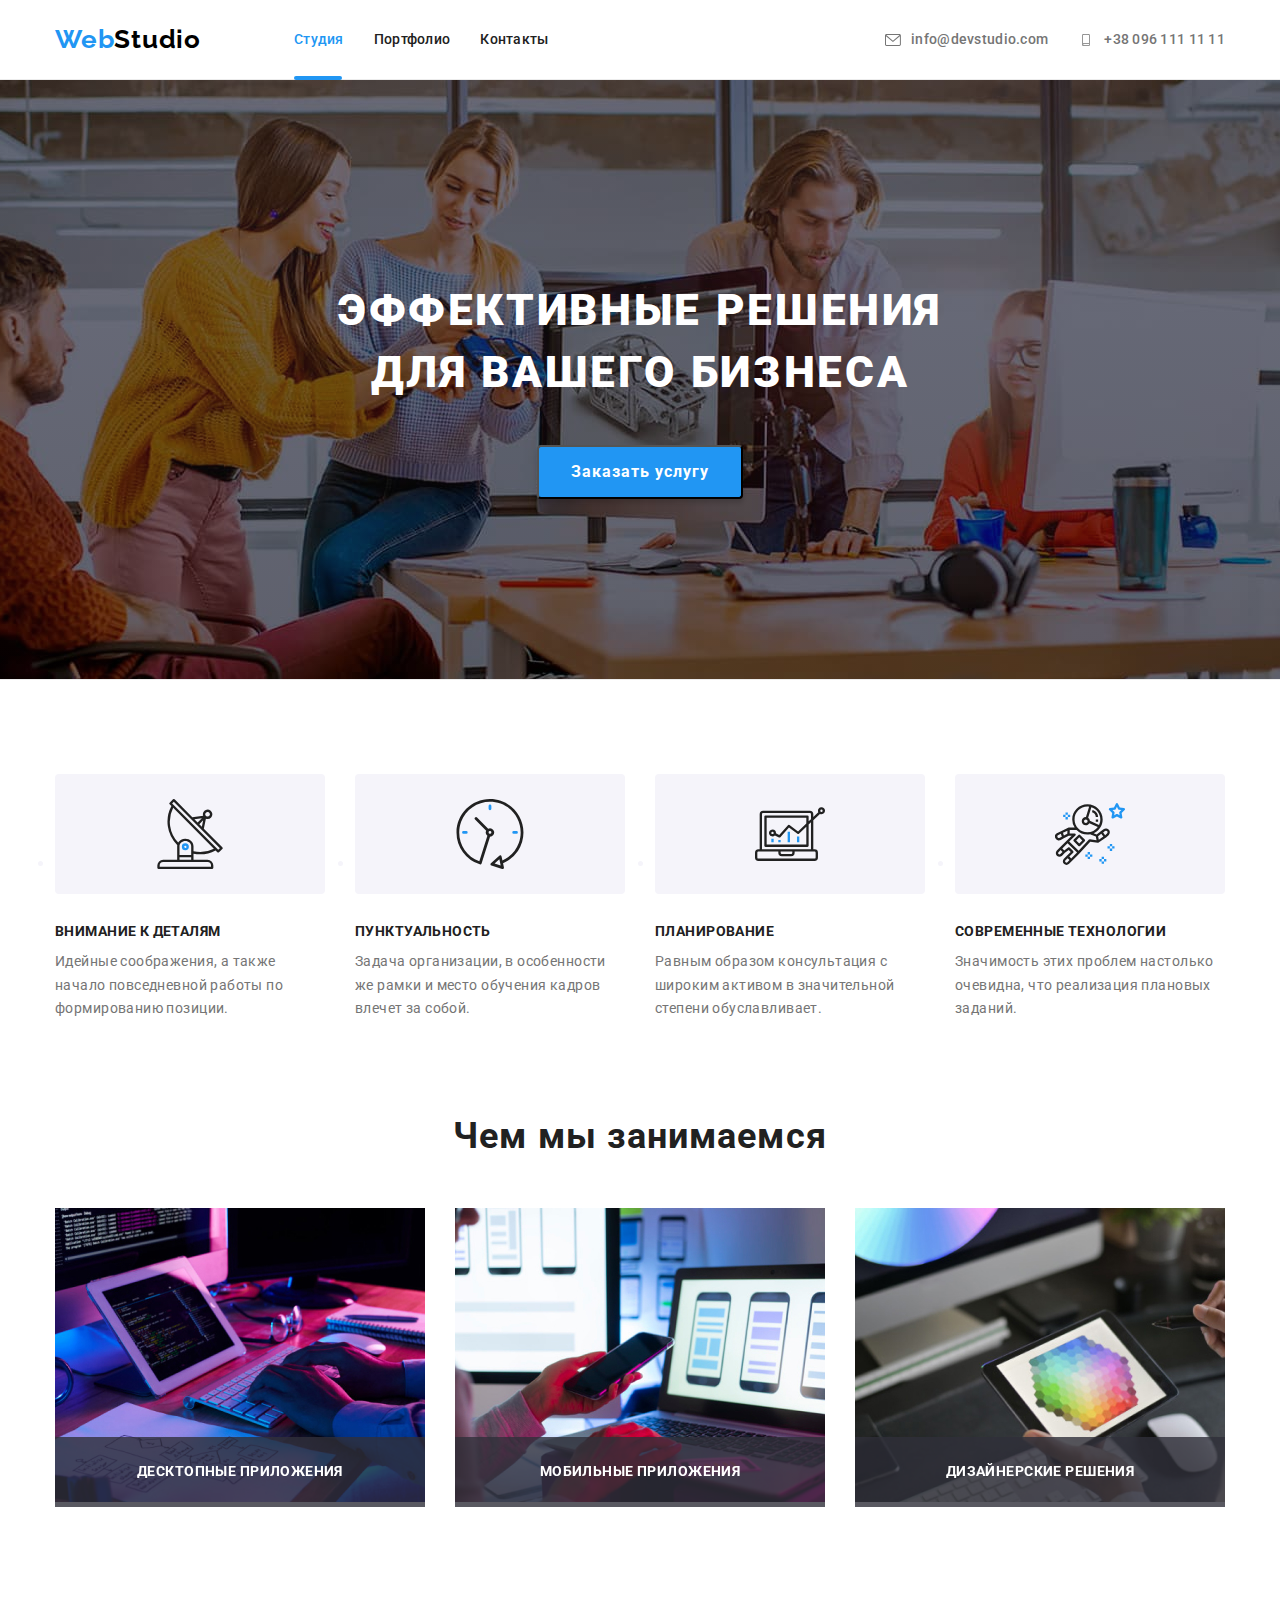
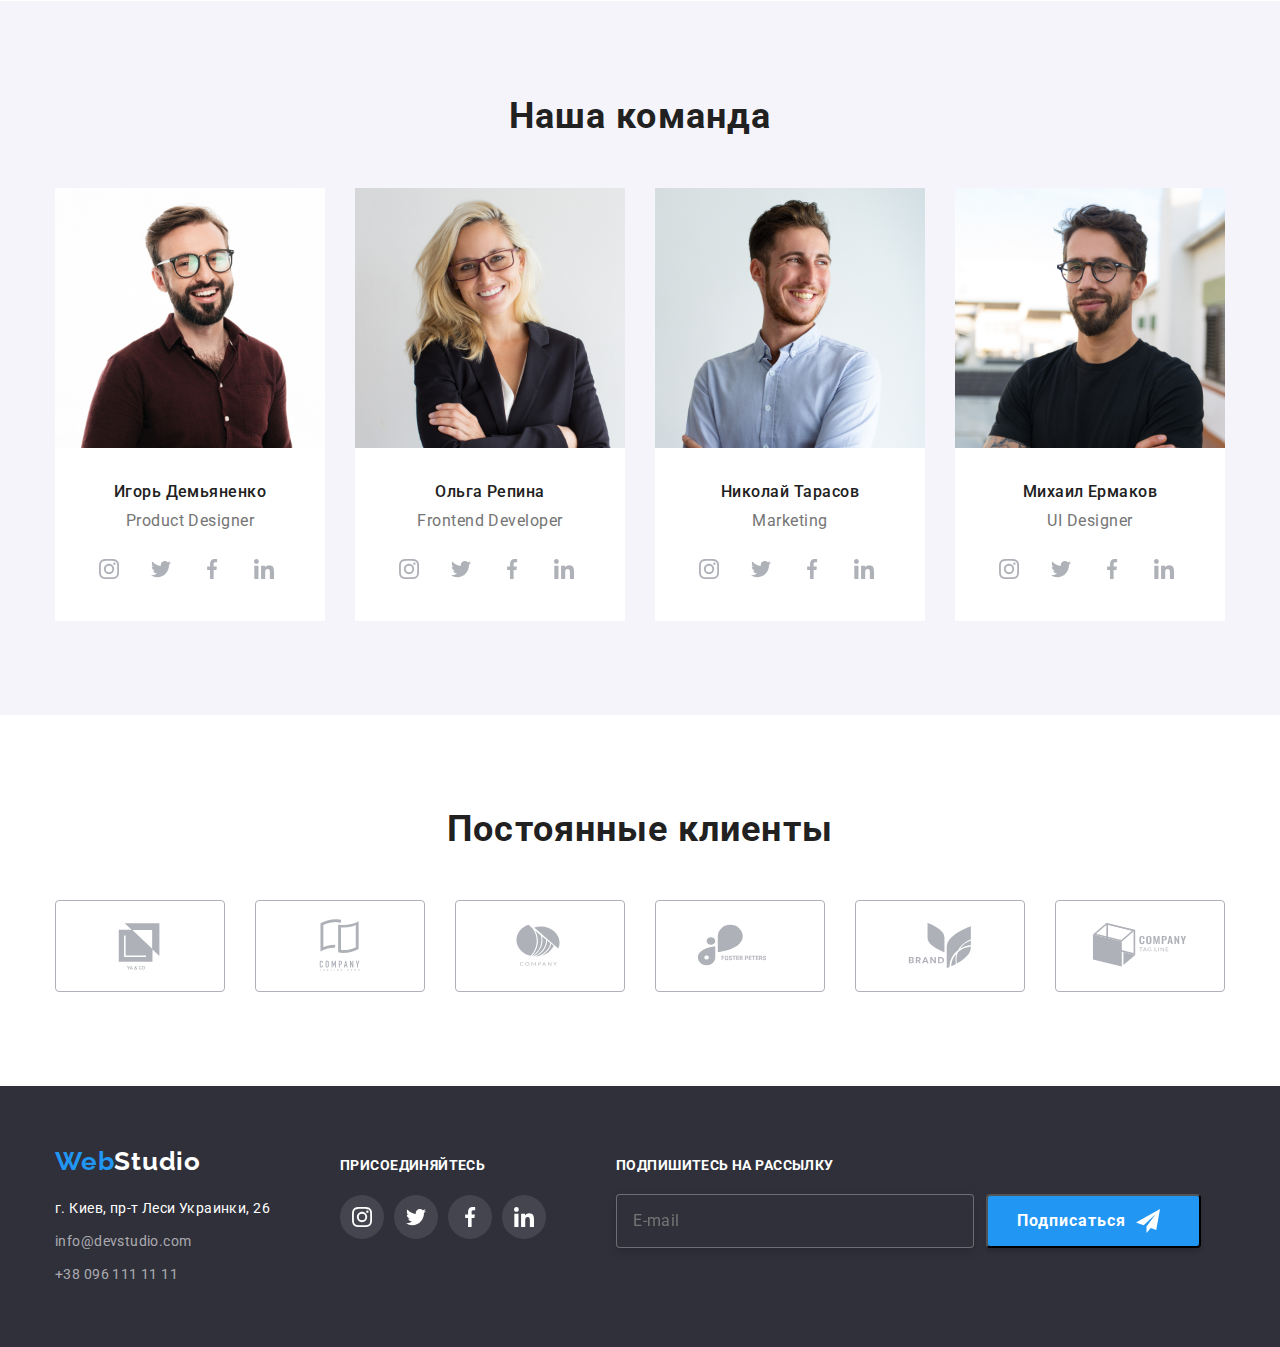
==== index.html @ faad710d "Правки" ====
<!DOCTYPE html>
<html lang="en">

<head>
    <meta charset="UTF-8">
    <meta http-equiv="X-UA-Compatible" content="IE=edge">
    <meta name="viewport" content="width=device-width, initial-scale=1.0">
    <title>Document</title>
    <link
        href="https://fonts.googleapis.com/css2?family=Raleway:wght@700&family=Roboto:wght@400;500;700;900&display=swap"
        rel="stylesheet" />
    <link rel="stylesheet"
        href="https://cdnjs.cloudflare.com/ajax/libs/modern-normalize/1.1.0/modern-normalize.min.css" />
    <link rel="stylesheet" href="./css/common.css" />
    <link rel="stylesheet" href="./css/main.css" />
</head>

<body>

    <!--шапка-->
    <header class="one">
        <div class="container two">
            <nav class="pov">
                <a class="logo" href="./index.html">Web<span class="logo-large">Studio</span></a>
                <ul class="list">
                    <li class="item"><a href="" class="link current">Студия</a></li>
                    <li class="item"><a href="./portfolio.html" class="link">Портфолио</a></li>
                    <li class="item"><a href="" class="link">Контакты</a></li>
                </ul>
            </nav>
            <ul class="telephon list">
                <li class="item"><a href="mailto:info@devstudio.com" class="link-tel">
                        <svg width="16px" height="12px" class="contact-icon">
                            <use href="./images/icons.svg.svg#icon-envelope-hover"></use>
                        </svg>
                        info@devstudio.com</a></li>
                <li class="item"><a href="tel+380961111111" class="link-tel">
                        <svg width="16px" height="12px" class="contact-icon">
                            <use href="./images/icons.svg.svg#icon-smartphone"></use>
                        </svg>
                        +38 096 111 11 11</a></li>

            </ul>
        </div>

    </header>



    <!--Задачи компании-->

    <main>
        <section class="page one">
            <div class="container">
                <h1 class="title">Эффективные решения<br> для вашего бизнеса</h1>
                <button type="button" class="button" data-modal-open> Заказать услугу</button>
                <div class="backdrop is-hidden" data-modal>
                    <div class="modal">
                        <div class="closed">
                            <button class="cross" data-modal-close><svg width="11px" height="11px">
                                    <use href="./images/symbol-defs.svg#icon-Vector"></use>
                                </svg>
                            </button>

                        </div>
                        <form class="form-primery">
                            <h3 class="title-form">Оставьте свои данные, мы вам перезвоним</h3>
                            <div class="form-field">

                                <label for="name">Имя</label>
                                <input class="input_text" type="text" name="name" id="name">
                                <svg class="icons_modal" width="18px" height="18px">
                                    <use href="./images/icon.svg.svg#icon-Vector-2"></use>
                                </svg>
                            </div>

                            <div class="form-field">
                                <label for="tel">Телефон</label>

                                <input class="input_text" type="tel" name="tel" id="tel">
                                <svg class="icons_modal" width=" 18px" height="18px">
                                    <use href="./images/icon.svg.svg#icon-Vector-3"></use>
                                </svg>
                            </div>

                            <div class="form-field">
                                <label for="email">Почта</label>
                                <input class="input_text" type="email" name="email" id="email">
                                <svg class="icons_modal" width=" 18px" height="18px">
                                    <use href="./images/icon.svg.svg#icon-Vector-4"></use>
                                </svg>

                            </div>
                            <div class="form-field">
                                <label for="comment">Комментарий</label>
                                <textarea class="comment" name="comment" id="comment" rows="8"
                                    placeholder="Введите текст"></textarea>
                            </div>

                            <div class="topic-option">
                                <label class="label">
                                    <input class="checkbox_box" type="checkbox" name="topic" value="agreement">
                                    <span class="icon_five">Соглашаюсь с рассылкой и принимаю условия</span><a href=""
                                        class="icon_six">Условия договора</a>

                                </label>
                                <button type="submit" class="btn-one">Отправить</button>
                            </div>


                    </div>
                    </form>

                </div>

            </div>

            </div>



        </section>

        <section class="section">
            <div class="container">

                <ul class="all">
                    <li class="item">
                        <div class="icon-wrapper">
                            <svg width=70px height=70px>
                                <use href="./images/icons.svg.svg#icon-antenna-1"></use>
                            </svg>
                        </div>

                        <h3 class="slogan">Внимание к деталям </h3>
                        <p class="desc">Идейные соображения, а также начало повседневной работы по формированию позиции.
                        </p>
                    </li>
                    <li class="item">
                        <div class="icon-wrapper">
                            <svg width=70px height=70px>
                                <use href="./images/icons.svg.svg#icon-clock-1"></use>
                            </svg>
                        </div>

                        <h3 class="slogan">Пунктуальность </h3>
                        <p class="desc">Задача организации, в особенности же рамки и место обучения кадров влечет за
                            собой.
                        </p>
                    </li>
                    <li class="item">
                        <div class="icon-wrapper">
                            <svg width=70px height=70px>
                                <use href="./images/icons.svg.svg#icon-diagram-1"></use>
                            </svg>
                        </div>

                        <h3 class="slogan">Планирование</h3>
                        <p class="desc">Равным образом консультация с широким активом в значительной степени
                            обуславливает.</p>
                    </li>
                    <li class="item">
                        <div class="icon-wrapper">
                            <svg width=70px height=70px>
                                <use href="./images/icons.svg.svg#icon-astronaut-1"></use>
                            </svg>
                        </div>
                        <h3 class="slogan">Современные технологии</h3>
                        <p class="desc">Значимость этих проблем настолько очевидна, что реализация плановых заданий.</p>
                    </li>
                </ul>
            </div>
        </section>

        <!--Реклама компании-->

        <section class="section-compani">
            <div class="container header-container">
                <h2 class="slogan-title"> Чем мы занимаемся</h2>
                <ul class="pictures">
                    <li class="item">
                        <img src="./images/Клавиатура.jpg" alt="Клавиатура" width="370">
                        <p class="inscription">Десктопные приложения</p>
                    </li>
                    <li class="item">
                        <img src="./images/Монитор.jpg" alt="Монитор" width="370">
                        <p class="inscription">Мобильные приложения</p>
                    </li>
                    <li class="item">
                        <img src="./images/Айпед.jpg" alt="Айпед" width="370">
                        <p class="inscription">Дизайнерские решения</p>
                    </li>
                </ul>
            </div>
        </section>

        <!--Лица компании-->

        <section class="comand">
            <div class="container header-container">
                <h2 class="slogan-title">Наша команда</h2>
                <ul class="feature-list">
                    <li class="item">
                        <img src="./images/Игорь.jpg" alt="Дизайнер продуктов Игорь" width="270">
                        <div class="our-team">
                            <h3 class="headline">Игорь Демьяненко</h3>
                            <p class="information">Product Designer</p>
                            <ul class="social-links">
                                <li>
                                    <a class="social-link">
                                        <svg width="20px" height="20px" class="social-icon">
                                            <use href="./images/icons.svg.svg#icon-Instagram"></use>
                                        </svg>
                                    </a>
                                </li>
                                <li>
                                    <a class="social-link">
                                        <svg width="20px" height="20px" class="social-icon">
                                            <use href="./images/icons.svg.svg#icon-Twitter"></use>
                                        </svg>
                                    </a>
                                </li>
                                <li>
                                    <a class="social-link">
                                        <svg width="20px" height="20px" class="social-icon">
                                            <use href="./images/icons.svg.svg#icon-Facebook"></use>
                                        </svg>
                                    </a>
                                </li>
                                <li>
                                    <a class="social-link">
                                        <svg width="20px" height="20px" class="social-icon">
                                            <use href="./images/icons.svg.svg#icon-LinkedIn"></use>
                                        </svg>
                                    </a>
                                </li>
                            </ul>
                        </div>
                    </li>
                    <li class="item">
                        <img src="./images/Ольга.jpg" alt="Фронтенд-разработчик Ольга" width="270">
                        <div class="our-team">
                            <h3 class="headline">Ольга Репина</h3>
                            <p class="information">Frontend Developer</p>
                            <ul class="social-links">
                                <li>
                                    <a class="social-link">
                                        <svg width="20px" height="20px" class="social-icon">
                                            <use href="./images/icons.svg.svg#icon-Instagram"></use>
                                        </svg>
                                    </a>
                                </li>
                                <li>
                                    <a class="social-link">
                                        <svg width="20px" height="20px" class="social-icon">
                                            <use href="./images/icons.svg.svg#icon-Twitter"></use>
                                        </svg>
                                    </a>
                                </li>
                                <li>
                                    <a class="social-link">
                                        <svg width="20px" height="20px" class="social-icon">
                                            <use href="./images/icons.svg.svg#icon-Facebook"></use>
                                        </svg>
                                    </a>
                                </li>
                                <li>
                                    <a class="social-link">
                                        <svg width="20px" height="20px" class="social-icon">
                                            <use href="./images/icons.svg.svg#icon-LinkedIn"></use>
                                        </svg>
                                    </a>
                                </li>
                            </ul>
                        </div>
                    </li>
                    <li class="item">
                        <img src="./images/Николай.jpg" alt="Маркетинг Николай" width="270">
                        <div class="our-team">
                            <h3 class="headline">Николай Тарасов</h3>
                            <p class="information">Marketing</p>
                            <ul class="social-links">
                                <li>
                                    <a class="social-link">
                                        <svg width="20px" height="20px" class="social-icon">
                                            <use href="./images/icons.svg.svg#icon-Instagram"></use>
                                        </svg>
                                    </a>
                                </li>
                                <li>
                                    <a class="social-link">
                                        <svg width="20px" height="20px" class="social-icon">
                                            <use href="./images/icons.svg.svg#icon-Twitter"></use>
                                        </svg>
                                    </a>
                                </li>
                                <li>
                                    <a class="social-link">
                                        <svg width="20px" height="20px" class="social-icon">
                                            <use href="./images/icons.svg.svg#icon-Facebook"></use>
                                        </svg>
                                    </a>
                                </li>
                                <li>
                                    <a class="social-link">
                                        <svg width="20px" height="20px" class="social-icon">
                                            <use href="./images/icons.svg.svg#icon-LinkedIn"></use>
                                        </svg>
                                    </a>
                                </li>
                            </ul>
                        </div>
                    </li>
                    <li class="item">
                        <img src="./images/Михаил.jpg" alt="UI Дизайнер Михаил" width="270">
                        <div class="our-team">
                            <h3 class="headline">Михаил Ермаков</h3>
                            <p class="information">UI Designer</p>
                            <ul class="social-links">
                                <li>
                                    <a class="social-link">
                                        <svg width="20px" height="20px" class="social-icon">
                                            <use href="./images/icons.svg.svg#icon-Instagram"></use>
                                        </svg>
                                    </a>
                                </li>
                                <li>
                                    <a class="social-link">
                                        <svg width="20px" height="20px" class="social-icon">
                                            <use href="./images/icons.svg.svg#icon-Twitter"></use>
                                        </svg>
                                    </a>
                                </li>
                                <li>
                                    <a class="social-link">
                                        <svg width="20px" height="20px" class="social-icon">
                                            <use href="./images/icons.svg.svg#icon-Facebook"></use>
                                        </svg>
                                    </a>
                                </li>
                                <li>
                                    <a class="social-link">
                                        <svg width="20px" height="20px" class="social-icon">
                                            <use href="./images/icons.svg.svg#icon-LinkedIn"></use>
                                        </svg>
                                    </a>
                                </li>
                            </ul>
                        </div>
                    </li>
                </ul>
            </div>

        </section>

        <!-- Постоянные клиенты -->

        <section class="partners">
            <div class="container">
                <h2 class="clients">Постоянные клиенты</h2>
                <ul class="icon-partner">

                    <li class="item-partner">
                        <a class="our-partner">
                            <svg width="106px" height="60px" class="frame-color">
                                <use href="./images/icons.svg.svg#icon-Logo"></use>
                            </svg>
                        </a>
                    </li>
                    <li class="item-partner">
                        <a class="our-partner">
                            <svg width="106px" height="60px" class="frame-color">
                                <use href="./images/icons.svg.svg#icon-o-1"></use>
                            </svg>
                        </a>
                    </li>
                    <li class="item-partner">
                        <a class="our-partner">
                            <svg width="106px" height="60px" class="frame-color">
                                <use href="./images/icons.svg.svg#icon-Logo-2"></use>
                            </svg>
                        </a>
                    </li>
                    <li class="item-partner">
                        <a class="our-partner">
                            <svg width=170px heigt=92px class="frame-color">
                                <use href="./images/icons.svg.svg#icon-Logo-3"></use>
                            </svg>
                        </a>
                    </li>
                    <li class="item-partner">
                        <a class="our-partner">
                            <svg width="106px" height="60px" class="frame-color">
                                <use href="./images/icons.svg.svg#icon-Logo-4"></use>
                            </svg>
                        </a>
                    </li>
                    <li class="item-partner">
                        <a class="our-partner">
                            <svg width="106px" height="60px" class="frame-color">
                                <use href="./images/icons.svg.svg#icon-o5"></use>
                            </svg>
                        </a>
                    </li>
                </ul>
            </div>
        </section>
    </main>

    <!--Подвал-->



    <footer class="footer">

        <div class="container">

            <div class="footer_container">
                <a class="logo" href="./index.html">Web<span class="logo-pic">Studio</span></a>
                <address class="aside">
                    г. Киев, пр-т Леси Украинки, 26
                    <ul class="mail">
                        <li class="item-telephon"><a href="mailto:info@devstudio.com"
                                class="e-mail">info@devstudio.com</a>
                        </li>
                        <li class="item"><a href="tel+380961111111" class="e-mail">+38 096 111 11 11</a></li>
                    </ul>
                </address>
            </div>

            <div class="footer_container">

                <b class="join">присоединяйтесь</b>
                <ul class="link-icon">
                    <li class="link-footer">
                        <a class="badge">
                            <svg width=20px heigt=20px>
                                <use href="./images/icons.svg.svg#icon-Instagram"></use>
                            </svg>
                        </a>
                    </li>
                    <li class="link-footer">
                        <a class="badge">
                            <svg width=20px heigt=20px>
                                <use href="./images/icons.svg.svg#icon-Twitter">
                                </use>
                            </svg>
                        </a>
                    </li>
                    <li class="link-footer">
                        <a class="badge">
                            <svg width=20px heigt=20px>
                                <use href="./images/icons.svg.svg#icon-Facebook">
                                </use>
                            </svg>
                        </a>
                    </li>
                    <li class="link-footer">
                        <a class="badge">
                            <svg width=20px heigt=20px>
                                <use href="./images/icons.svg.svg#icon-LinkedIn"></use>
                            </svg>
                        </a>
                    </li>
                </ul>
            </div>

            <div class="form">
                <p class="text-form">Подпишитесь на рассылку</p>
                <form class="form-speaker">
                    <input type="email" name="email" id="email" class="E-mail" placeholder="E-mail">
                    <button type="submit" class="btn-two">Подписаться
                        <svg width="24px" height="24px" class="footer-icon">
                            <use href="./images/icon.svg.svg#icon-icon-send"></use>
                        </svg>
                    </button>
                </form>
            </div>
        </div>







    </footer>


    <script src="./JS/modal.js"></script>
</body>

<!-- <form class="form-primery">
    <h3 class="title-form">Оставьте свои данные, мы вам перезвоним</h3>
    <div class="form-field">
        <label for="name">Имя</label>
        <input type="text" name="name" id="name">
    </div>

    <div class="form-field">
        <label for="tel">Телефон</label>
        <input type="tel" name="tel" id="tel">
    </div>

    <div class="form-field">
        <label for="email">Почта</label>
        <input type="email" name="email" id="email">
    </div>

    <div class="form-primery"></div>
        <label for="comment">Комментарий</label>
        <textarea class="comment" name="comment" id="comment" rows="10" placeholder="Введите текст"></textarea>
    </div>

    <button type="submit" class="btn-one">Отправить</button>

</form> -->
---- css/common.css ----
:root {
  --primery-tex-color: #757575;
  --title-tex-color: #212121;
  --accent-color: #2196f3;
  --header-color: #2f303a;
  --footer-color: #2f303a;
  --primery-bg-color: #ffffff;
}

body {
  background: var(--primery-bg-color);
  color: var(--primery-tex-color);

font-family: Roboto, sans-serif;
letter-spacing: 0.03em;
}

.list {
  list-style: none;
}

.logo {
  color: var(--accent-color);

font-family: Raleway;
font-weight: bold;
font-size: 26px;
line-height: 1,19;

letter-spacing: 0.03em;
}
---- css/main.css ----
:root {
  --primery-tex-color: #757575;
  --title-tex-color: #212121;
  --accent-color: #2196f3;
  --header-color: #2f303a;
  --footer-color: #2f303a;
  --primery-bg-color: #ffffff;
  --primery-page-color: #2F303A;
  --primery-footer-color: #2F303A;
  --primery-main-color: #F5F4FA;
  --primery-logo: #000000;
  --primery-icon-color: #AFB1B8;
  --primery-social-color: rgba(255, 255, 255, 0.1);
}

body {
  background: var(--primery-img-color);
  font-family: Roboto, sans-serif;
}

.list {
  display: flex;
}
/* Logo */

.logo {
    color: var(--accent-color);

  font-family: Raleway;
font-style: normal;
font-weight: bold;
font-size: 26px;
line-height: 1.2;
letter-spacing: 0.03em;
}



.logo-large {
  color: var(--primery-logo);
}

.logo-pic {
  color: var(--primery-bg-color);
}

.logo {
  display: flex;
  align-items: center;
  margin-right: 93px;
}

.pov {
  display: flex;
  align-items: center;
}



.two {
  display: flex;
  align-items: center;
}

.telephon .list .item + .item {
margin-left: 30px;
}

.telephon.list {
  margin-left: auto;
}

.telephon.list {
  display: flex; 
}

.logo {
  text-decoration: none;
}

.pictures .item:not(:last-child) {
  margin-right: 30px;
}

.list .item:not(:last-child) {
  margin-right: 30px;
  
}


.list {
  list-style: none;
  
}


.feature-list  { 
  list-style: none;
}

.list li a {
  text-decoration: none;
}
/* button */
 
.button {
  

display: inline-block;
border-radius: 4px;
padding: 10px 32px;

  color: var(--primery-bg-color);
  background-color: var(--accent-color);

font-style: normal;
font-weight: 700;
font-size: 16px;
line-height: 1.9;
letter-spacing: 0.06em;

box-shadow: 0px 4px 4px rgb(0 0 0 / 15%);
transition: color; 
transition-duration: 2500ms;
transition-timing-function: cubic-bezier(0.4, 0, 0.2, 1);
}


/* Site-nav */

.link.current {
position: relative;

  display: block;
  padding-top: 32px;
  padding-bottom: 32px;
  margin: 0;
  padding-left: 0;

    color: var(--accent-color);

font-style: normal;
font-weight: 500;
font-size: 14px;
line-height: 1.1;
letter-spacing: 0.02em;
}


.link.current::after {
content: "";

width: 48px;
height: 4px;
left: 453px;
top: 76px;
border-radius: 2px;

position: absolute;
left: 0;
bottom: 0;

background-color:var(--accent-color);
opacity: 1;
transition: opacity;
transition-timing-function: cubic-bezier(0.4, 0, 0.2, 1);
}



.link {


  display: block;
  padding-top: 32px;
  padding-bottom: 32px;

  color: var(--title-tex-color);
  
font-style: normal;
font-weight: 500;
font-size: 14px;
line-height: 1.1;
letter-spacing: 0.02em;

transition-property: color;
transition-duration: 2500ms;
transition-timing-function: cubic-bezier(0.4, 0, 0.2, 1);
}

.page {
  padding-top: 200px;
  padding-bottom: 200px;


  background: var(--primery-page-color);
  color: var(--primery-bg-color);
  
font-style: normal;
font-weight: 900;
font-size: 44px;
line-height: 1.3;



text-align: center;
letter-spacing: 0.06em;
text-transform: uppercase;
}

.one {
border-bottom: 1px solid #ECECEC;
}

.link:hover,
.link:focus {
  color: var(--accent-color);
}

ul.list {
  margin: 0;
  padding-left: 0;
}

ul.all {
  margin: 0;
  padding-left: 0;
}

ul.pictures {
  margin: 0;
  padding-left: 0;
  list-style: none;
}

ul.feature-list {
  margin: 0;
  padding-left: 0;
}

ul.mail {
  margin-top: 9px;
  padding-left: 0;
  margin-bottom: 0;
}

.footer .logo {
  margin-right: 0;
}





.link-tel {
  display: flex;
  align-items: center;
  color: var(--primery-tex-color);

font-style: normal;
font-weight: 500;
font-size: 14px;
line-height: 1.1;
letter-spacing: 0.02em;

transition-property: color;
transition-duration: 2500ms;
animation-timing-function: cubic-bezier(0.4, 0, 0.2, 1);
}

.link-tel:hover,
.link-tel:focus:focus {
  color: var(--accent-color);
}

.e-mail {
  margin-top: 9px;
  margin-bottom: 0;
  color: rgba(255, 255, 255, 0.6);

font-style: normal;
font-weight: normal;
font-size: 14px;
line-height: 1.7;
letter-spacing: 0.03em;

transition-property: color;
transition-duration: 2500ms;
animation-timing-function: cubic-bezier(0.4, 0, 0.2, 1);
}

.e-mail:hover,
.e-mail:focus {
  color: var(--accent-color);
}

/* main-nav */

.section {
  background: #ffffff;
  color: var(--primery-main-color);
  padding-top: 94px;
  padding-bottom: 94px;
}

.section-compani {
   padding-top: 0;
  padding-bottom: 94px;
}

.page .button:active {
    color: var(--title-tex-color);
    background: var(--primery-bg-color);
}

/* primary tex */

.feature-list {
  display: flex;
  justify-content: center;
}


.feature-list .item:not(:last-child) {
  margin-right: 30px;
}

.feature-list li {
  width: 270px;
  background-color: var(--primery-bg-color);
}

.feature-list li {
  color: var(--primery-bg-color);
}

.feature-list {
  color: var(--title-tex-color);

font-style: normal;
font-weight: 500;
font-size: 16px;
line-height: 1.2;

letter-spacing: 0.03em;
}



/* footer */

.footer {
  padding-top: 60px;
  padding-bottom: 60px;
  background: var(--primery-footer-color);
}

.mail {
  list-style: none;
  
}

.mail li a {
  text-decoration: none;
}

.mail .item {
  margin-top: 9px;
  margin-bottom: 9;
  
}


 .aside {
margin-top: 20px;

color: var(--primery-bg-color);

font-style: normal;
font-weight: normal;
font-size: 14px;
line-height: 1.7;
letter-spacing: 0.03em;
}

/* priority company */

.desc {
  margin-top: 10px;
  margin-bottom: 0;
  

  color: var(--primery-tex-color);

font-style: normal;
font-weight: normal;
font-size: 14px;
line-height: 1.7;
letter-spacing: 0.03em;
}

/* people company */


.all {
  display: flex;
}

.all .item:not(:last-child) {
  margin-right: 30px;
 align-items: center;
}

.all li {
  width: 270px;
}
  
.pictures {
  display: flex;
}

.item-partner:not(:last-child) {
   margin-right: 30px;
    width: 170px;
height: 92px;
}

.item-partner:last-child {
  width: 170px;
  height: 92px;
}


.pictures li {
  width: 370px;
}

.pictures .item {
  margin-top: 0;
  margin-bottom: 0;
}

.slogan {
  margin-top: 0px;
  margin-bottom: 0;
  


  color: var(--title-tex-color);

font-weight: bold;
font-size: 14px;
line-height: 1.1;
letter-spacing: 0.03em;
text-transform: uppercase;
}

.slogan-title {
margin-top: 0px;
margin-bottom: 50px;


  color: var(--title-tex-color);

font-weight: bold;
font-size: 36px;
line-height: 1.2;
text-align: center;
letter-spacing: 0.03em;
}

.title {
  margin-top: 0;
  margin-bottom: 30px;
  
font-weight: 900;
font-size: 44px;
line-height: 1.4;

text-align: center;
letter-spacing: 0.06em;
text-transform: uppercase;
}

.comand {
  background: var(--primery-main-color);
}

.comand {
  padding-top: 94px;
  padding-bottom: 94px;
}

.comand .headline {
margin-top: 0;
margin-bottom: 0;

  color: var(--title-tex-color);

font-style: normal;
font-weight: 500;
font-size: 16px;
line-height: 1.2;
text-align: center;
letter-spacing: 0.03em;
}

.information {
margin-top: 10px;
margin-bottom: 16px;


  color: var(--primery-tex-color);

font-style: normal;
font-weight: normal;
font-size: 16px;
line-height: 1.2;

text-align: center;
letter-spacing: 0.03em;
}

.container {

  margin-left: auto;
  margin-right: auto;
  padding-left: 15px;
  padding-right: 15px;
  width: 1200px;
}

.our-team {
  padding: 30px 32px;
}

.contact-icon {
  margin-right: 10px;
  fill: var(--primery-tex-color);
  fill: currentColor;
}

.social-links {
  list-style: none;
  display: flex;
  justify-content: space-between;
}

ul .social-links {
  padding-left: 0;

}

.social-link {
  display: flex;
  align-items: center;
  justify-content: center;
  width: 44px;
  height: 44px;
  border-radius: 50%;
  color: var(--primery-icon-color);

   transition-property: color, background-color;
  transition-duration: 2500ms;
  transition-timing-function: cubic-bezier(0.4, 0, 0.2, 1);
}

.social-icon {
  fill: currentColor;

  transition-property: fill;
  transition-duration: 2500ms;
  transition-timing-function: cubic-bezier(0.4, 0, 0.2, 1);
}

.social-link:hover, .social-link:focus {
  background-color: var(--accent-color);
  color: var(--primery-bg-color);
}



.partners {
 padding-top: 94px;
 padding-bottom: 94px;
}

.icon-partner {
  list-style: none;
 display:flex;
 padding-left: 0;
margin-top: 0;
margin-bottom: 0;
}



.our-partner {
  fill: var(--primery-icon-color);
  width: 100%;
  height: 100%;
  display: flex;
align-items: center;
justify-content: center;
border-radius: 4px;
  border: 1px solid #AFB1B8;

   transition-property: fill, border-color;
  transition-duration: 2500ms;
  transition-timing-function: cubic-bezier(0.4, 0, 0.2, 1);
}
 
.frame-color {
  width: 106px;
  height: 60px;
}

.clients {
margin-top: 0;
margin-bottom: 50px;
color: var(--title-tex-color);
font-family: Roboto;
font-style: normal;
font-weight: bold;
font-size: 36px;
line-height: 1.16;
text-align: center;
letter-spacing: 0.03em;
}

.our-partner:hover, .our-partner:focus {
 
  fill: var(--accent-color);
  border-color: var(--accent-color);
}

.page.one {
  max-width: 1600px;
  margin-left: auto;
  margin-right: auto;
  height: 600px;
 
   background-repeat: no-repeat;
  background-position-x: center;
  background-image: linear-gradient( rgba(47, 48, 58, 0.3), rgba(0, 0, 0, 0.3)),  url(../images/Главная.jpg);
 ;
}




.icon-wrapper {
  height: 120px;
  background-color: var(--primery-main-color);
  margin-bottom: 30px;
  display: flex;
  align-items: center;
  justify-content: center;
  border-radius: 4px;

}

.footer_container {
margin-right: 70px;
padding: 0;

}

.footer .container {
  display: flex;
  align-items: baseline;
}

.join {
 
  color: var(--primery-bg-color);
font-weight: 700;
font-size: 14px;
line-height: 1.14;
letter-spacing: 0.03em;
text-transform: uppercase;
}

.link-icon {
  list-style: none;
  display: flex;
  margin-top: 20px;
  margin-bottom: 0;
  padding: 0;
}



.link-footer:not(:last-child) {
  margin-right: 10px;
  
}

.badge {
  display: flex;
  width: 44px;
  height: 44px;
  border-radius: 50%;
  align-items: center;
  justify-content: center;
  fill: var(--primery-bg-color);
  background-color: var(--primery-social-color);

  transition-property: background-color;
  transition-duration: 2500ms;
  transition-timing-function: cubic-bezier(0.4, 0, 0.2, 1);

}
.badge:hover, .badge:focus {
  background-color: var(--accent-color);
}

.modal {
   position: absolute;
    top: 50%;
    left: 50%;
    transform: translate(-50%, -50%);
    width: 528px;
    height: 581px;  
    background-color: #fff;
    box-shadow: 0px 1px 3px rgba(0, 0, 0, 0.12), 0px 1px 1px rgba(0, 0, 0, 0.14), 0px 2px 1px rgba(0, 0, 0, 0.2);
    border-radius: 4px;
  
}


.backdrop {
  position: fixed;
  top: 0;
  left: 0;
  width: 100%;
  height: 100%;
 background-color: rgba(0, 0, 0, 0.2) ;
transition-duration: 2500ms;
transition-timing-function: cubic-bezier(0.4, 0, 0.2, 1);
  }

  .backdrop.is-hidden {
    opacity: 0;
    pointer-events: none;
  }

 .cross {
 position: relative;
 display: flex;
 margin: 9px 10px;
  background-color: var(--primery-bg-color);
  border: 1px solid rgba(0, 0, 0, 0.1);
  width: 30px;
height: 30px;
border-radius: 50%;
align-items: center;
justify-content: center;

transition-property: background-color;
  transition-duration: 2500ms;
  transition-timing-function: cubic-bezier(0.4, 0, 0.2, 1);
}
  

.closed {
  
  position: absolute;
  border-radius: 50%;
  top: 0;
  right: 0;
  fill: black;
  } 
  


.inscription {
  position: absolute;
  
  width: 370px;
height: 70px;
font-weight: 700;
font-size: 14px;
line-height: 1.1;
text-align: center;
letter-spacing: 0.03em;
text-transform: uppercase;
bottom: 0;
justify-content: center;
align-items: center;
display: flex;
background-color: rgba(47, 48, 58, 0.8);
color: var(--primery-bg-color);
margin: 0;
}

.pictures .item {
  position: relative;
}


.form-field {
  
  display: flex;
  flex-direction: column;
  margin-bottom: 0;
  margin-top: 28px;
}

.form-field input {
  margin: 0;
  padding: 15px 14px;
  border: 1px solid rgba(33, 33, 33, 0.2);
box-sizing: border-box;
border-radius: 4px;
width: 448px;
height: 40px;

}

.form-field label {
font-weight: normal;
font-size: 12px;
line-height: 1.16;
letter-spacing: 0.01em;
  margin-bottom: 4px;
  color: var(--primery-tex-color);
  
}

.title-form {
 
font-weight: 700;
font-size: 20px;
line-height: 1.15;
text-align: center;
letter-spacing: 0.03em;
color: var(--title-tex-color);
margin-top: 0;
margin-bottom: 30px;
}

.form-field input::placeholder {
  color: tomato;
}

.topic-option input[type="checkbox"] {
  width: 40px;
  height: 40px;
}



.form-primery {
  
  padding-top: 40px;
  padding-right: 40px;
  padding-left: 40px;
  
}

.form-primery label {
font-weight: normal;
font-size: 12px;
line-height: 1.16;
position: absolute;
transform: translateY(-15px);


letter-spacing: 0.01em;
}

.form-primery textarea {
font-weight: normal;
font-size: 12px;
line-height: 1.16;
letter-spacing: 0.01em;
color: rgba(117, 117, 117, 0.5);
display: flex;
margin-top: 0;
margin-bottom: 4px;
}

.btn-one {
  font-weight: bold;
font-size: 16px;
line-height: 1.87;
padding: 10px 55px;
align-items: center;
text-align: center;
letter-spacing: 0.06em;
color: var(--primery-bg-color);
background-color: #188CE8;;
box-shadow: 0px 4px 4px rgba(0, 0, 0, 0.15);
border-radius: 4px;
border: none;
margin-top: 30px;
margin-bottom: 40px;
}

.comment {
  resize: none;
padding: 12px 16px;
border: 1px solid rgba(33, 33, 33, 0.2);
width: 448px;
border-radius: 4px;

}

.checkbox_box {

  appearance: none;

  position: absolute;
}

/* .label::after {
  content: "";
  display: inline-block;
  width: 20px;
  height: 20px;
  background-color: blue;
} */

.icon_box {
  display: inline-block;
  width: 20px;
  height: 20px;
  background-color: teal;
}

.checkbox_box + .icon_box {
  background-color: yellow;
}

.text-form {
  margin-top: 0;
  margin-bottom: 20px;
  width: 219px;
font-weight: 700;
font-size: 14px;
line-height: 1.14;
letter-spacing: 0.03em;
text-transform: uppercase;
color: var(--primery-bg-color);

}

.E-mail {
font-weight: normal;
font-size: 16px;
line-height: 20px;
padding-top: 15px;
padding-bottom: 15px;
padding-left: 16px;
width: 358px;
background-color: #2F303A;
letter-spacing: 0.03em;
filter: drop-shadow(0px 4px 4px rgba(0, 0, 0, 0.15));
border-radius: 4px;
border: 1px solid rgba(255, 255, 255, 0.3);
color: var(--primery-bg-color);
}

.btn-two {

font-weight: 700;
font-size: 16px;
line-height: 1.87;
letter-spacing: 0.06em;
color: var(--primery-bg-color);
background-color: var(--accent-color);
box-shadow: 0px 4px 4px rgba(0, 0, 0, 0.15);
border-radius: 4px;
padding-top: 10px;
padding-right: 39px;
padding-bottom: 10px;
padding-left: 29px;
display: flex;
justify-content: center;
align-items: center;
margin-left: 12px;
cursor: pointer;
margin-right: 0;
}

.btn-two > .footer-icon {
  margin-left: 10px;
}

.form-speaker {
  display: flex;
}

.closed:hover {
fill: var(--accent-color);
border: var(--accent-color);
}

.footer_containe {
  margin-right: 93px;
}

.icon {
  display: inline-block;
}

.icons_modal {
  position: absolute;
  width: 18px;
height: 18px;

margin-top: 14px;
margin-bottom: 14px;
margin-left: 15px;
}

.input_text:focus-within {
  border-color: var(--accent-color);
}

.input_text:focus-within +.icons_modal {
  fill: var(--accent-color);
}

.icon_five {
font-family: Roboto;
font-style: normal;
font-weight: normal;
font-size: 14px;
line-height: 1.71;
color: var(--primery-tex-color);
letter-spacing: 0.03em;
}

.icon_six {
  width: 400px;
height: 24px;
  font-weight: 400;
font-size: 14px;
line-height: 1.71;
letter-spacing: 0.03em;
color: var(--accent-color);
}
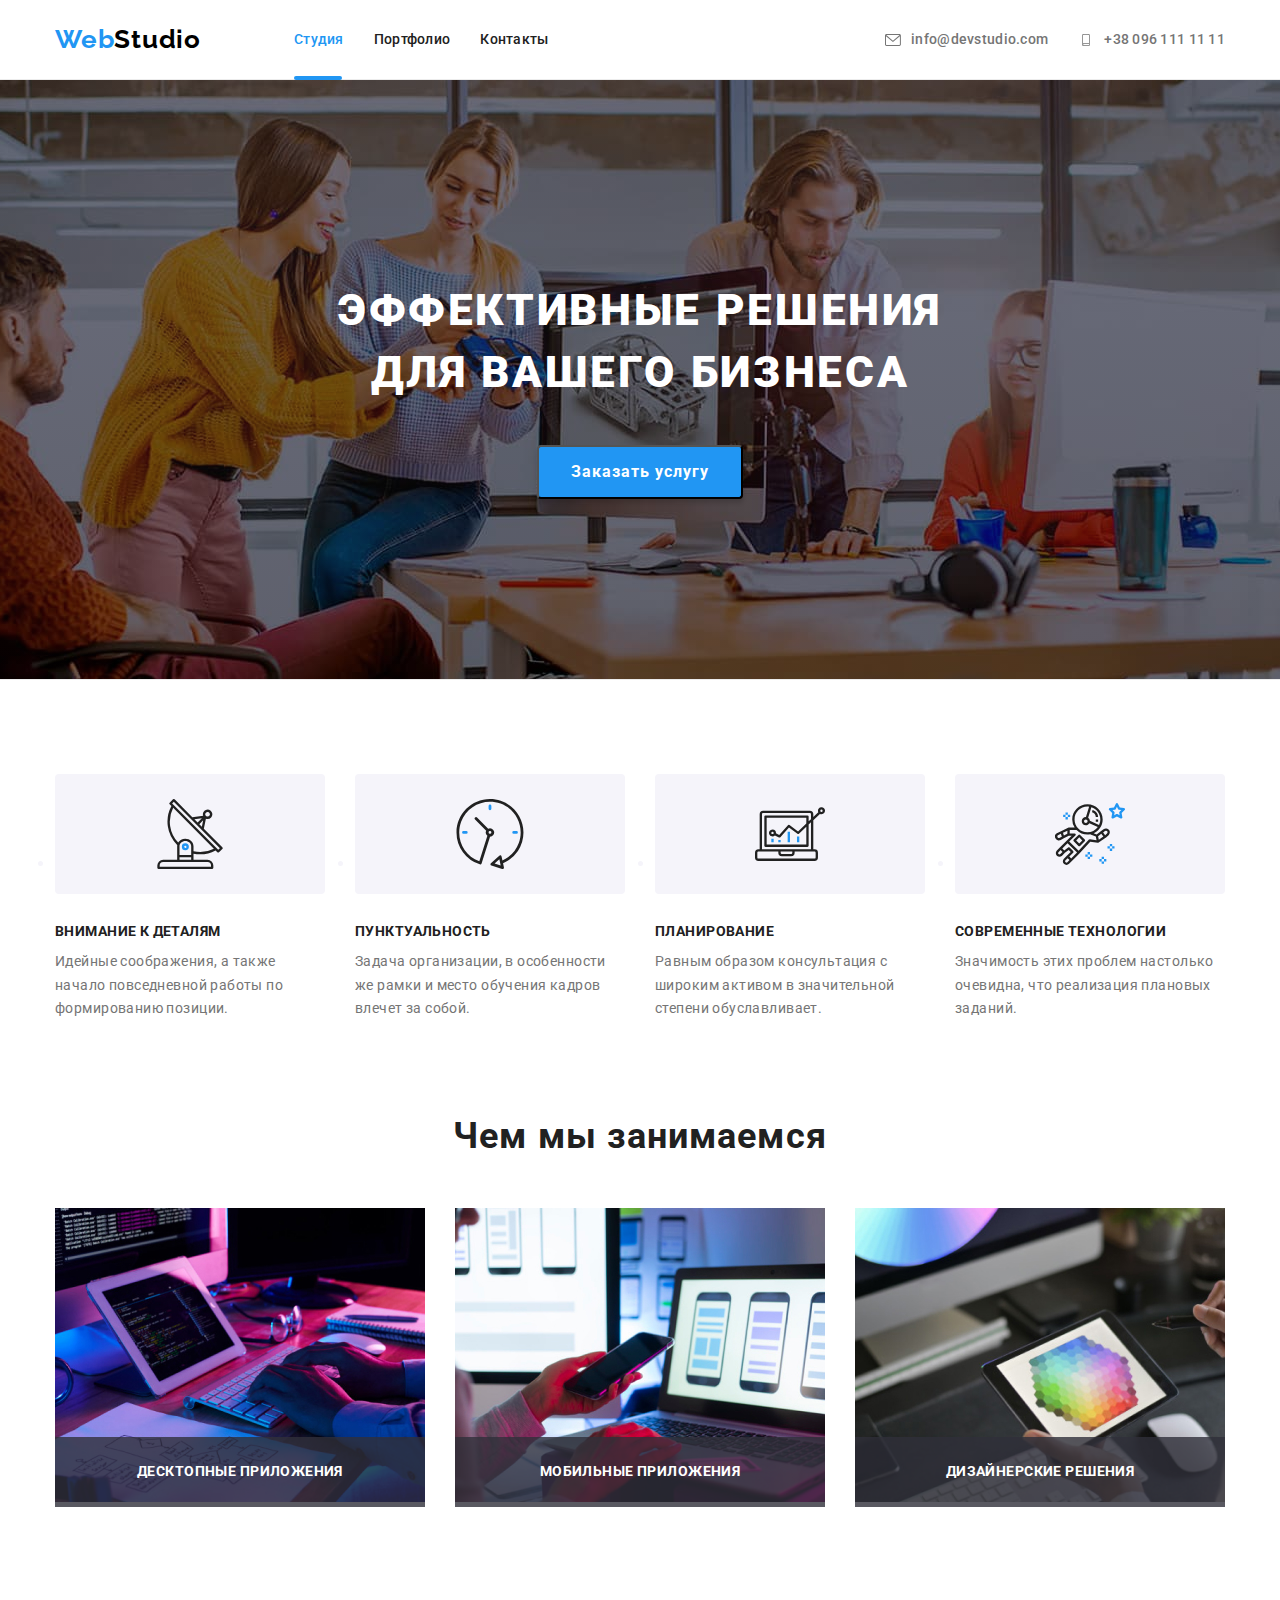
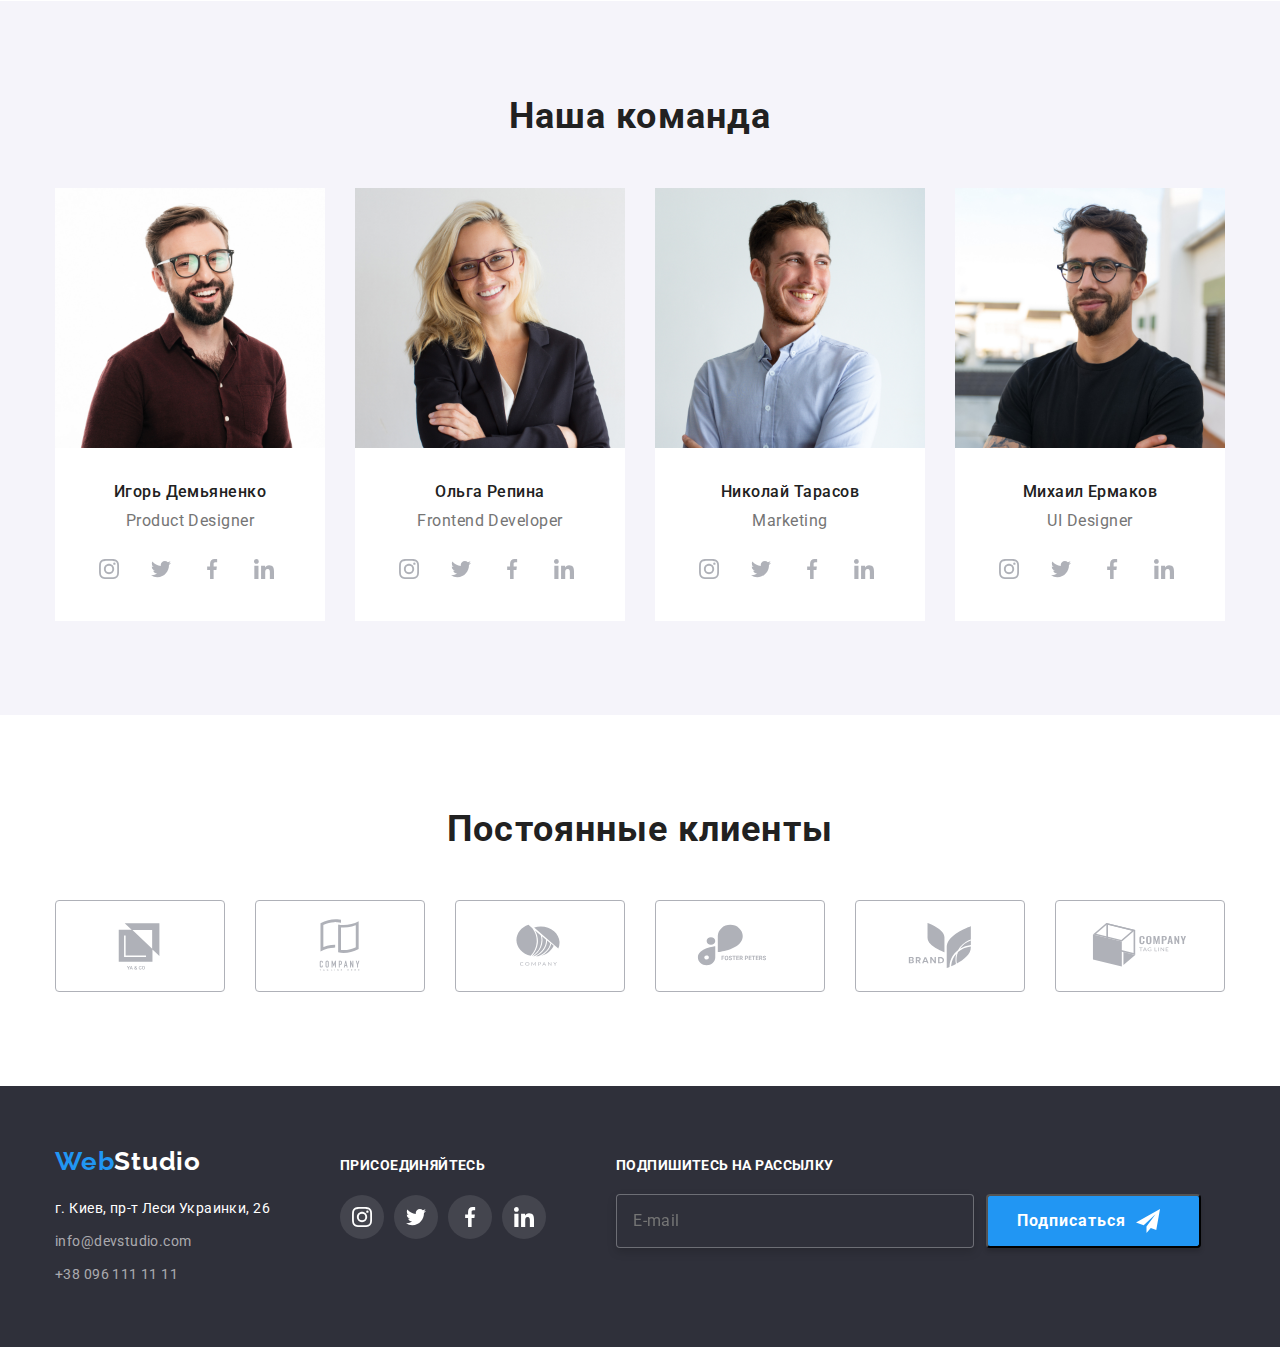
==== commit 77d679e9: "12" ====
--- a/index.html
+++ b/index.html
@@ -13,6 +13,7 @@
         href="https://cdnjs.cloudflare.com/ajax/libs/modern-normalize/1.1.0/modern-normalize.min.css" />
     <link rel="stylesheet" href="./css/common.css" />
     <link rel="stylesheet" href="./css/main.css" />
+
 </head>
 
 <body>
@@ -64,50 +65,54 @@
 
                         </div>
                         <form class="form-primery">
-                            <h3 class="title-form">Оставьте свои данные, мы вам перезвоним</h3>
+                            <p class="title-form">Оставьте свои данные, мы вам перезвоним</p>
                             <div class="form-field">
 
-                                <label for="name">Имя</label>
-                                <input class="input_text" type="text" name="name" id="name">
+                                <label class="label-focus" for="name">Имя</label>
+                                <input type="text" class="input_text" name="name" id="name">
                                 <svg class="icons_modal" width="18px" height="18px">
                                     <use href="./images/icon.svg.svg#icon-Vector-2"></use>
                                 </svg>
                             </div>
 
                             <div class="form-field">
-                                <label for="tel">Телефон</label>
-
-                                <input class="input_text" type="tel" name="tel" id="tel">
+                                <label class="label-focus" for="tel">Телефон</label>
+
+                                <input type="tel" class="input_text" name="tel" id="tel">
                                 <svg class="icons_modal" width=" 18px" height="18px">
                                     <use href="./images/icon.svg.svg#icon-Vector-3"></use>
                                 </svg>
                             </div>
 
                             <div class="form-field">
-                                <label for="email">Почта</label>
-                                <input class="input_text" type="email" name="email" id="email">
+                                <label class="label-focus" for="email">Почта</label>
+                                <input type="email" class="input_text" name="email" id="email">
                                 <svg class="icons_modal" width=" 18px" height="18px">
                                     <use href="./images/icon.svg.svg#icon-Vector-4"></use>
                                 </svg>
 
                             </div>
                             <div class="form-field">
-                                <label for="comment">Комментарий</label>
+                                <label class="label-focus" for="comment">Комментарий</label>
                                 <textarea class="comment" name="comment" id="comment" rows="8"
                                     placeholder="Введите текст"></textarea>
                             </div>
 
                             <div class="topic-option">
-                                <label class="label">
-                                    <input class="checkbox_box" type="checkbox" name="topic" value="agreement">
-                                    <span class="icon_five">Соглашаюсь с рассылкой и принимаю условия</span><a href=""
-                                        class="icon_six">Условия договора</a>
+                                <label class="label_checkbox">
+
+                                    <input class="checkbox_box" type="checkbox" name="topic" value="html">
+                                    <svg class="checkbox-icon">
+                                        <use href="./images/icon check.svg">
+
+                                        </use>
+                                    </svg>
+                                    <span class="icon_five">Соглашаюсь с рассылкой и принимаю &nbsp<a href=""
+                                            class="icon_six">Условия договора</a></span>
 
                                 </label>
                                 <button type="submit" class="btn-one">Отправить</button>
                             </div>
-
-
                     </div>
                     </form>
 
@@ -479,39 +484,6 @@
         </div>
 
 
-
-
-
-
-
     </footer>
-
-
     <script src="./JS/modal.js"></script>
-</body>
-
-<!-- <form class="form-primery">
-    <h3 class="title-form">Оставьте свои данные, мы вам перезвоним</h3>
-    <div class="form-field">
-        <label for="name">Имя</label>
-        <input type="text" name="name" id="name">
-    </div>
-
-    <div class="form-field">
-        <label for="tel">Телефон</label>
-        <input type="tel" name="tel" id="tel">
-    </div>
-
-    <div class="form-field">
-        <label for="email">Почта</label>
-        <input type="email" name="email" id="email">
-    </div>
-
-    <div class="form-primery"></div>
-        <label for="comment">Комментарий</label>
-        <textarea class="comment" name="comment" id="comment" rows="10" placeholder="Введите текст"></textarea>
-    </div>
-
-    <button type="submit" class="btn-one">Отправить</button>
-
-</form> -->+</body>--- a/css/main.css
+++ b/css/main.css
@@ -205,7 +205,7 @@
 
 text-align: center;
 letter-spacing: 0.06em;
-text-transform: uppercase;
+
 }
 
 .one {
@@ -643,11 +643,7 @@
    background-repeat: no-repeat;
   background-position-x: center;
   background-image: linear-gradient( rgba(47, 48, 58, 0.3), rgba(0, 0, 0, 0.3)),  url(../images/Главная.jpg);
- ;
-}
-
-
-
+}
 
 .icon-wrapper {
   height: 120px;
@@ -657,13 +653,17 @@
   align-items: center;
   justify-content: center;
   border-radius: 4px;
-
-}
+}
+
+.checkbox_box:checked + .icon_five {
+  border-color: var(--accent-color);
+  background-color: var(--accent-color);
+  background-image: url(../images/vector\ check.svg);
+} 
 
 .footer_container {
 margin-right: 70px;
 padding: 0;
-
 }
 
 .footer .container {
@@ -672,7 +672,6 @@
 }
 
 .join {
- 
   color: var(--primery-bg-color);
 font-weight: 700;
 font-size: 14px;
@@ -689,11 +688,8 @@
   padding: 0;
 }
 
-
-
 .link-footer:not(:last-child) {
   margin-right: 10px;
-  
 }
 
 .badge {
@@ -705,12 +701,11 @@
   justify-content: center;
   fill: var(--primery-bg-color);
   background-color: var(--primery-social-color);
-
   transition-property: background-color;
   transition-duration: 2500ms;
   transition-timing-function: cubic-bezier(0.4, 0, 0.2, 1);
-
-}
+}
+
 .badge:hover, .badge:focus {
   background-color: var(--accent-color);
 }
@@ -720,14 +715,10 @@
     top: 50%;
     left: 50%;
     transform: translate(-50%, -50%);
-    width: 528px;
-    height: 581px;  
     background-color: #fff;
     box-shadow: 0px 1px 3px rgba(0, 0, 0, 0.12), 0px 1px 1px rgba(0, 0, 0, 0.14), 0px 2px 1px rgba(0, 0, 0, 0.2);
     border-radius: 4px;
-  
-}
-
+}
 
 .backdrop {
   position: fixed;
@@ -735,6 +726,7 @@
   left: 0;
   width: 100%;
   height: 100%;
+  z-index: 1;
  background-color: rgba(0, 0, 0, 0.2) ;
 transition-duration: 2500ms;
 transition-timing-function: cubic-bezier(0.4, 0, 0.2, 1);
@@ -762,9 +754,7 @@
   transition-timing-function: cubic-bezier(0.4, 0, 0.2, 1);
 }
   
-
 .closed {
-  
   position: absolute;
   border-radius: 50%;
   top: 0;
@@ -772,11 +762,8 @@
   fill: black;
   } 
   
-
-
 .inscription {
   position: absolute;
-  
   width: 370px;
 height: 70px;
 font-weight: 700;
@@ -798,9 +785,7 @@
   position: relative;
 }
 
-
 .form-field {
-  
   display: flex;
   flex-direction: column;
   margin-bottom: 0;
@@ -815,10 +800,11 @@
 border-radius: 4px;
 width: 448px;
 height: 40px;
-
-}
-
-.form-field label {
+padding-left: 42px;
+
+}
+
+.form-field .label-focus {
 font-weight: normal;
 font-size: 12px;
 line-height: 1.16;
@@ -829,7 +815,6 @@
 }
 
 .title-form {
- 
 font-weight: 700;
 font-size: 20px;
 line-height: 1.15;
@@ -840,34 +825,16 @@
 margin-bottom: 30px;
 }
 
-.form-field input::placeholder {
-  color: tomato;
-}
-
-.topic-option input[type="checkbox"] {
-  width: 40px;
-  height: 40px;
-}
-
-
 
 .form-primery {
-  
   padding-top: 40px;
   padding-right: 40px;
   padding-left: 40px;
-  
-}
-
-.form-primery label {
-font-weight: normal;
-font-size: 12px;
-line-height: 1.16;
+}
+
+.form-primery .label-focus {
 position: absolute;
 transform: translateY(-15px);
-
-
-letter-spacing: 0.01em;
 }
 
 .form-primery textarea {
@@ -875,8 +842,8 @@
 font-size: 12px;
 line-height: 1.16;
 letter-spacing: 0.01em;
-color: rgba(117, 117, 117, 0.5);
-display: flex;
+color: var(--title-tex-color);
+
 margin-top: 0;
 margin-bottom: 4px;
 }
@@ -886,8 +853,6 @@
 font-size: 16px;
 line-height: 1.87;
 padding: 10px 55px;
-align-items: center;
-text-align: center;
 letter-spacing: 0.06em;
 color: var(--primery-bg-color);
 background-color: #188CE8;;
@@ -896,6 +861,8 @@
 border: none;
 margin-top: 30px;
 margin-bottom: 40px;
+margin-left: 0;
+margin-right: 0;
 }
 
 .comment {
@@ -904,23 +871,13 @@
 border: 1px solid rgba(33, 33, 33, 0.2);
 width: 448px;
 border-radius: 4px;
-
-}
-
-.checkbox_box {
-
-  appearance: none;
-
-  position: absolute;
-}
-
-/* .label::after {
-  content: "";
-  display: inline-block;
-  width: 20px;
-  height: 20px;
-  background-color: blue;
-} */
+outline: none;
+
+}
+
+.comment:focus-within {
+  border-color: var(--accent-color);
+}
 
 .icon_box {
   display: inline-block;
@@ -929,9 +886,6 @@
   background-color: teal;
 }
 
-.checkbox_box + .icon_box {
-  background-color: yellow;
-}
 
 .text-form {
   margin-top: 0;
@@ -943,7 +897,6 @@
 letter-spacing: 0.03em;
 text-transform: uppercase;
 color: var(--primery-bg-color);
-
 }
 
 .E-mail {
@@ -990,16 +943,14 @@
 
 .form-speaker {
   display: flex;
+ 
 }
 
 .closed:hover {
 fill: var(--accent-color);
-border: var(--accent-color);
-}
-
-.footer_containe {
-  margin-right: 93px;
-}
+}
+
+
 
 .icon {
   display: inline-block;
@@ -1015,11 +966,15 @@
 margin-left: 15px;
 }
 
+.input_text {
+  outline: none;
+}
+
 .input_text:focus-within {
-  border-color: var(--accent-color);
-}
-
-.input_text:focus-within +.icons_modal {
+  border-color: var(--accent-color)
+}
+
+.input_text:focus-within + .icons_modal {
   fill: var(--accent-color);
 }
 
@@ -1040,5 +995,40 @@
 font-size: 14px;
 line-height: 1.71;
 letter-spacing: 0.03em;
-color: var(--accent-color);
-}+}
+
+
+.topic-option {
+  
+  margin-top: 20px;
+  margin-bottom: 0;
+  justify-content: center;
+}
+
+.checkbox_box {
+  appearance: none; 
+}
+
+
+
+.checkbox-icon {
+  fill: var(--accent-color);
+  width: 15px;
+  height: 15px;
+  border: 1px solid var(--title-tex-color);
+  margin-right: 5px;
+}
+
+.label_checkbox {
+  display: flex;
+  align-items: center;
+}
+
+.checkbox_box:checked + .checkbox-icon {
+  border-color: var(--accent-color);
+background-image: url(../images/icon\ check.svg);
+ background-size: contain;
+ background-origin: border-box;
+ border-radius: 2px;
+}
+
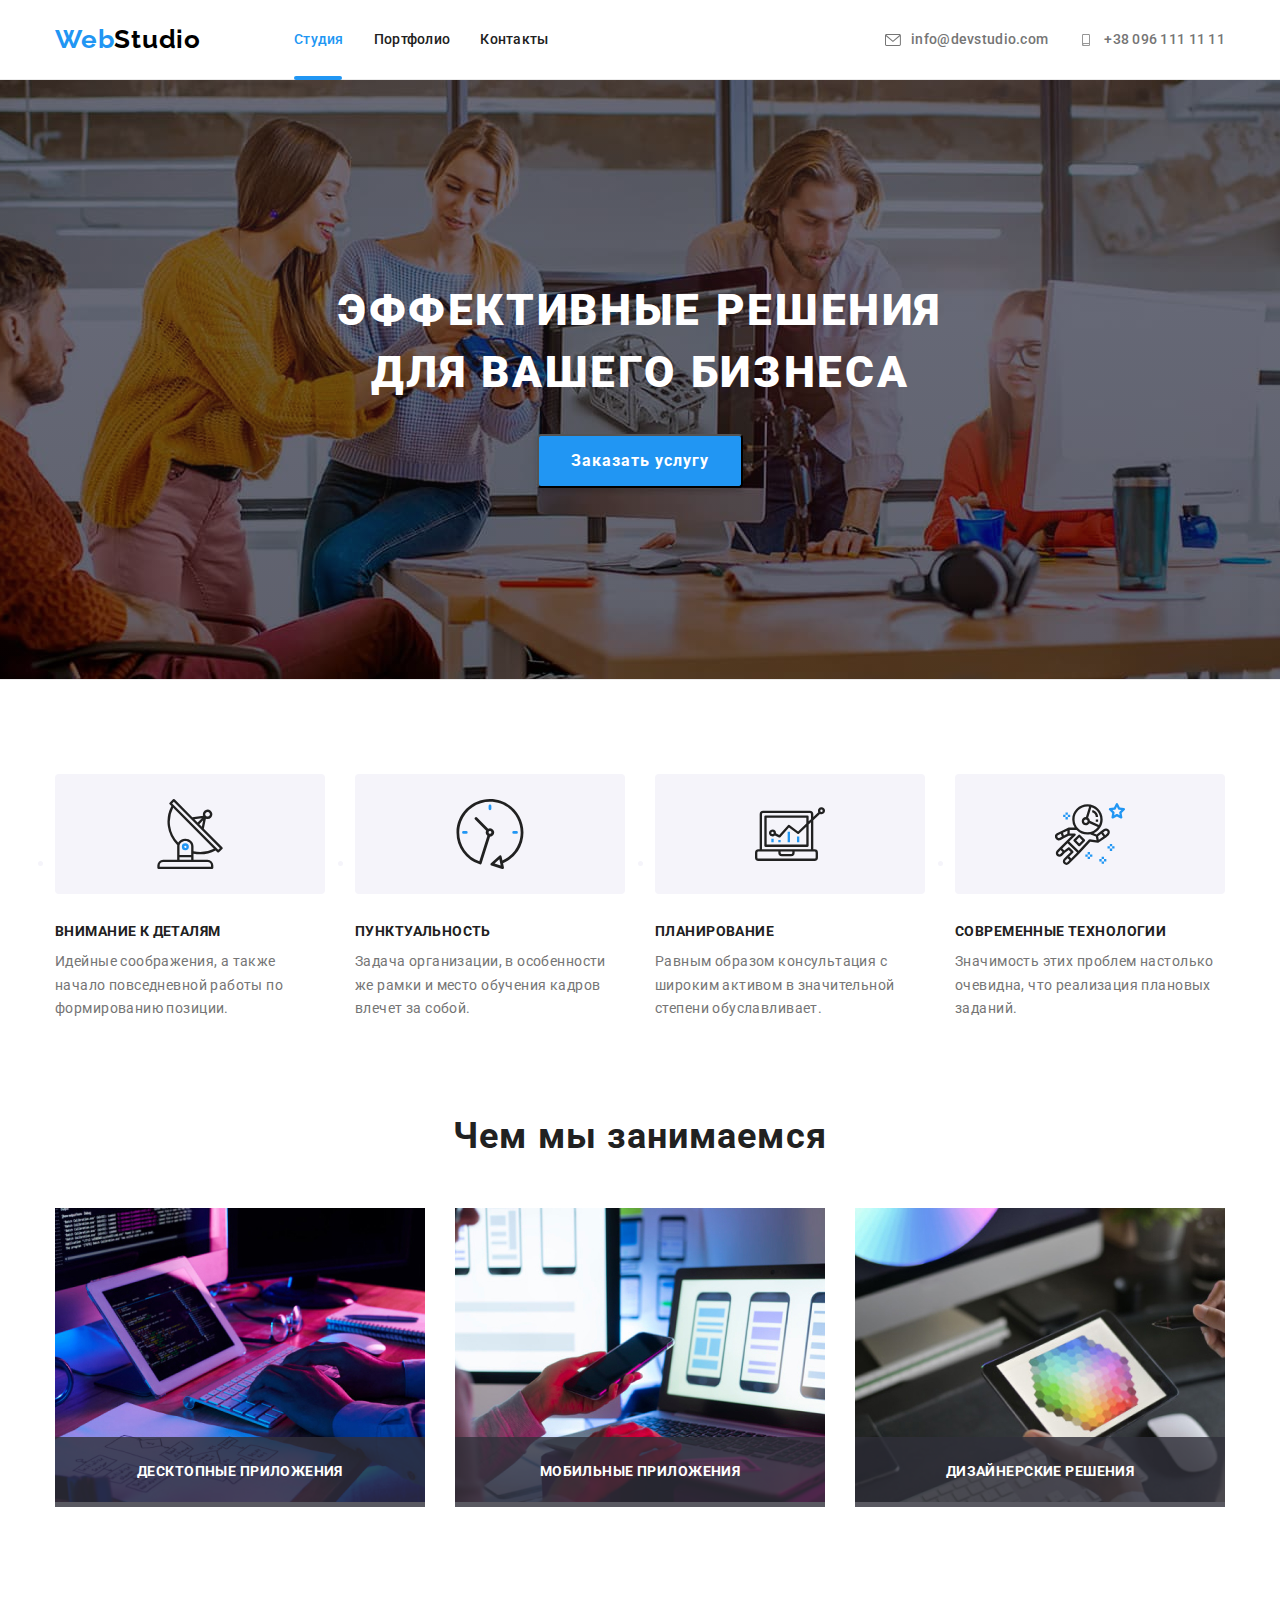
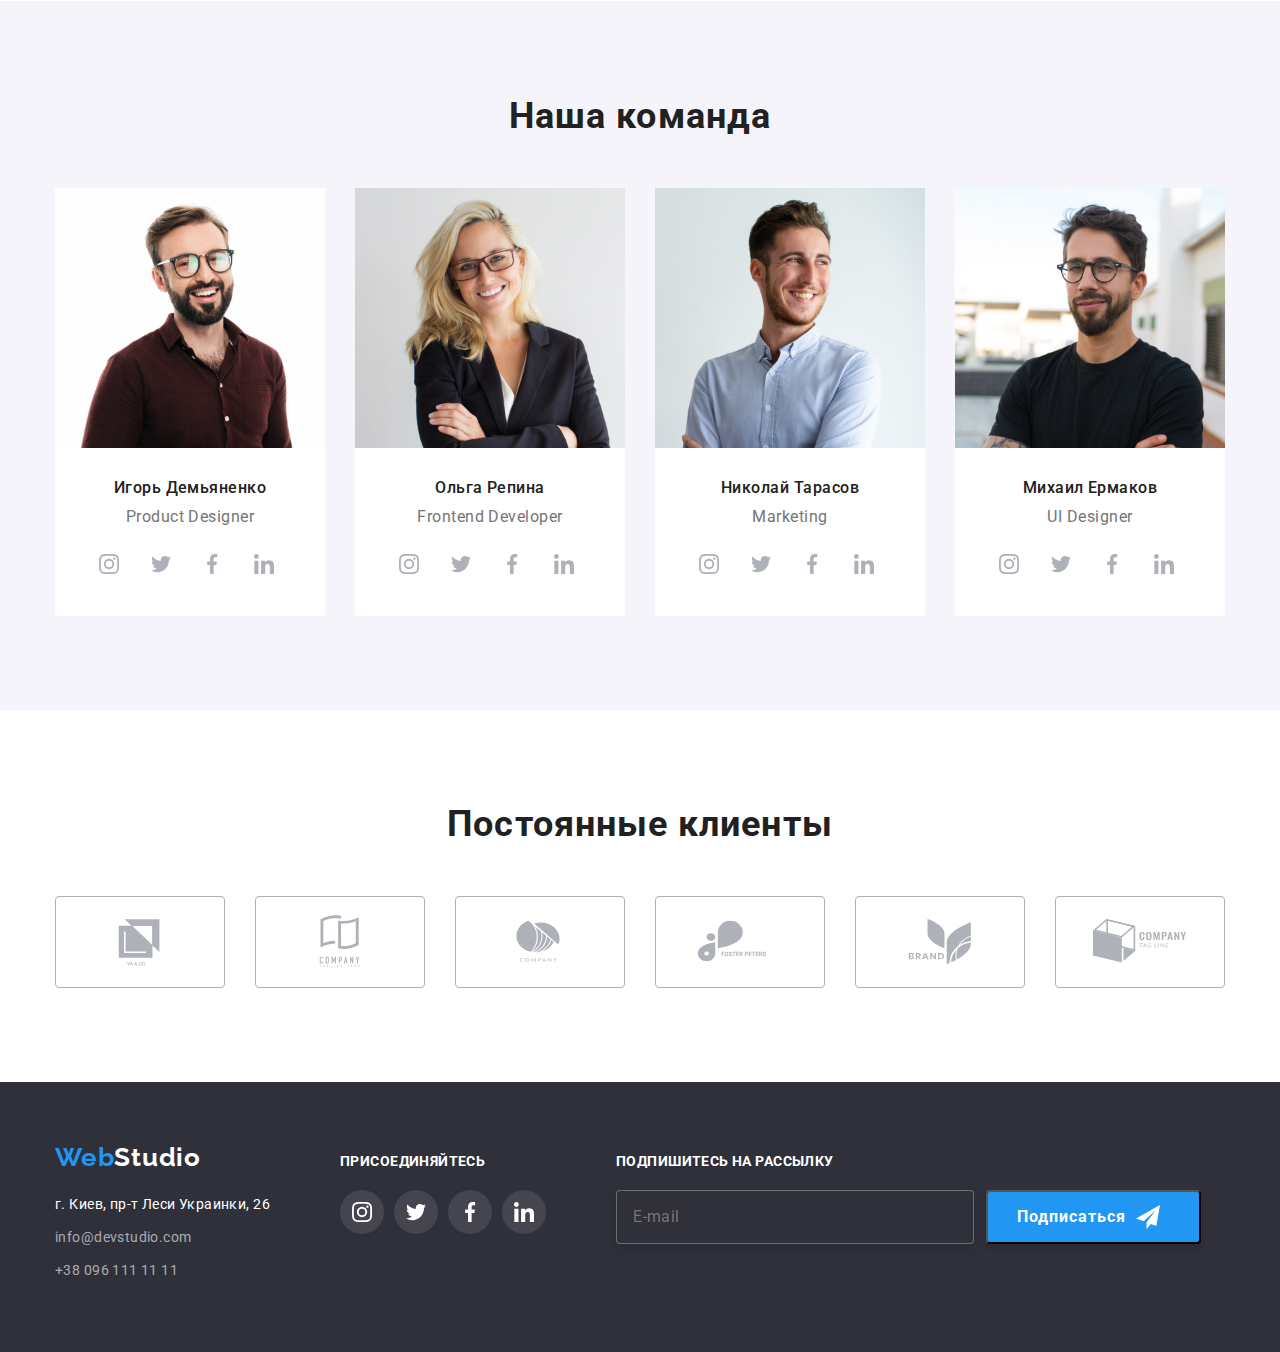
==== commit ecff9576: "55" ====
--- a/index.html
+++ b/index.html
@@ -1,4 +1,4 @@
-<!DOCTYPE html>
+<!DOCTYPE>
 <html lang="en">
 
 <head>
@@ -473,7 +473,7 @@
             <div class="form">
                 <p class="text-form">Подпишитесь на рассылку</p>
                 <form class="form-speaker">
-                    <input type="email" name="email" id="email" class="E-mail" placeholder="E-mail">
+                    <input type="email" name="email" id="email" class="Email" placeholder="E-mail">
                     <button type="submit" class="btn-two">Подписаться
                         <svg width="24px" height="24px" class="footer-icon">
                             <use href="./images/icon.svg.svg#icon-icon-send"></use>
@@ -482,8 +482,7 @@
                 </form>
             </div>
         </div>
-
-
     </footer>
+
     <script src="./JS/modal.js"></script>
 </body>--- a/css/main.css
+++ b/css/main.css
@@ -34,7 +34,9 @@
 letter-spacing: 0.03em;
 }
 
-
+/* .input {
+  font-size: 16px;
+} */
 
 .logo-large {
   color: var(--primery-logo);
@@ -801,7 +803,7 @@
 width: 448px;
 height: 40px;
 padding-left: 42px;
-
+font-size: 16px;
 }
 
 .form-field .label-focus {
@@ -855,7 +857,7 @@
 padding: 10px 55px;
 letter-spacing: 0.06em;
 color: var(--primery-bg-color);
-background-color: #188CE8;;
+background-color: #188CE8;
 box-shadow: 0px 4px 4px rgba(0, 0, 0, 0.15);
 border-radius: 4px;
 border: none;
@@ -899,7 +901,7 @@
 color: var(--primery-bg-color);
 }
 
-.E-mail {
+.Email {
 font-weight: normal;
 font-size: 16px;
 line-height: 20px;
@@ -916,7 +918,6 @@
 }
 
 .btn-two {
-
 font-weight: 700;
 font-size: 16px;
 line-height: 1.87;
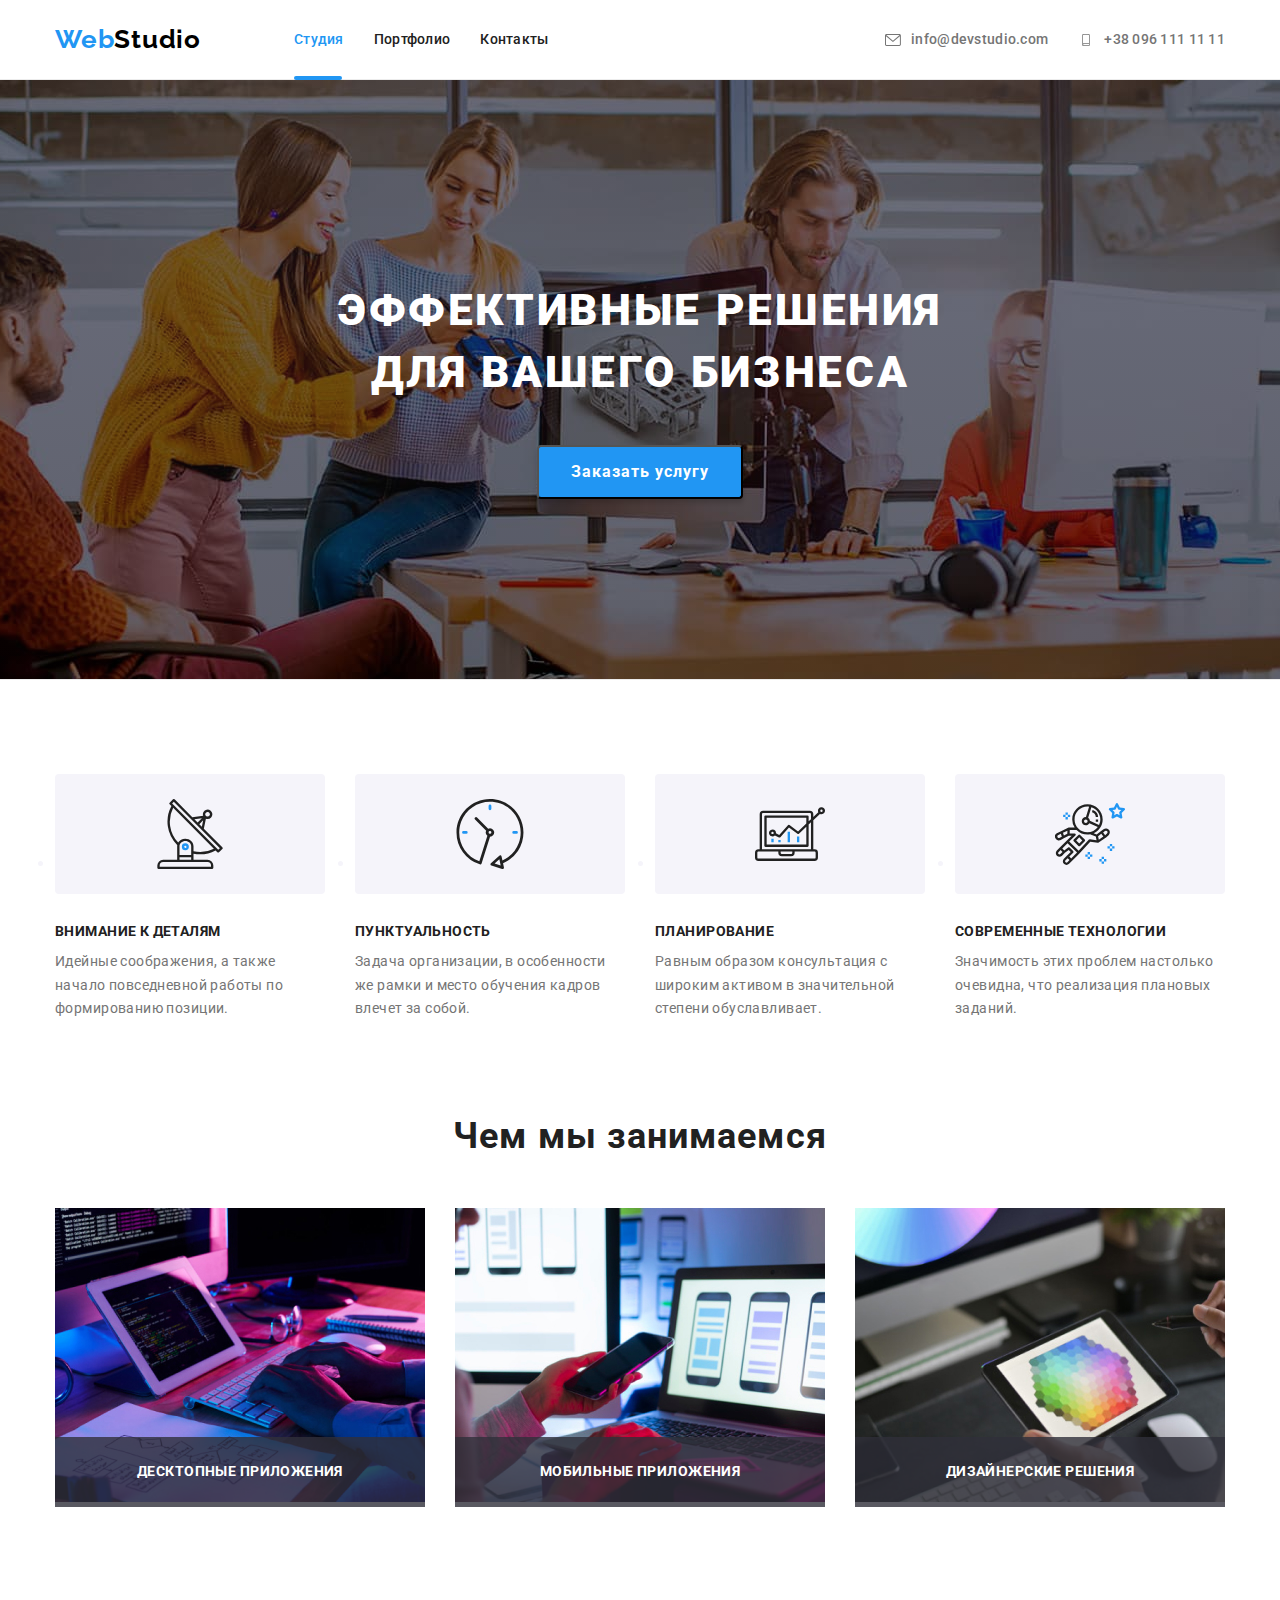
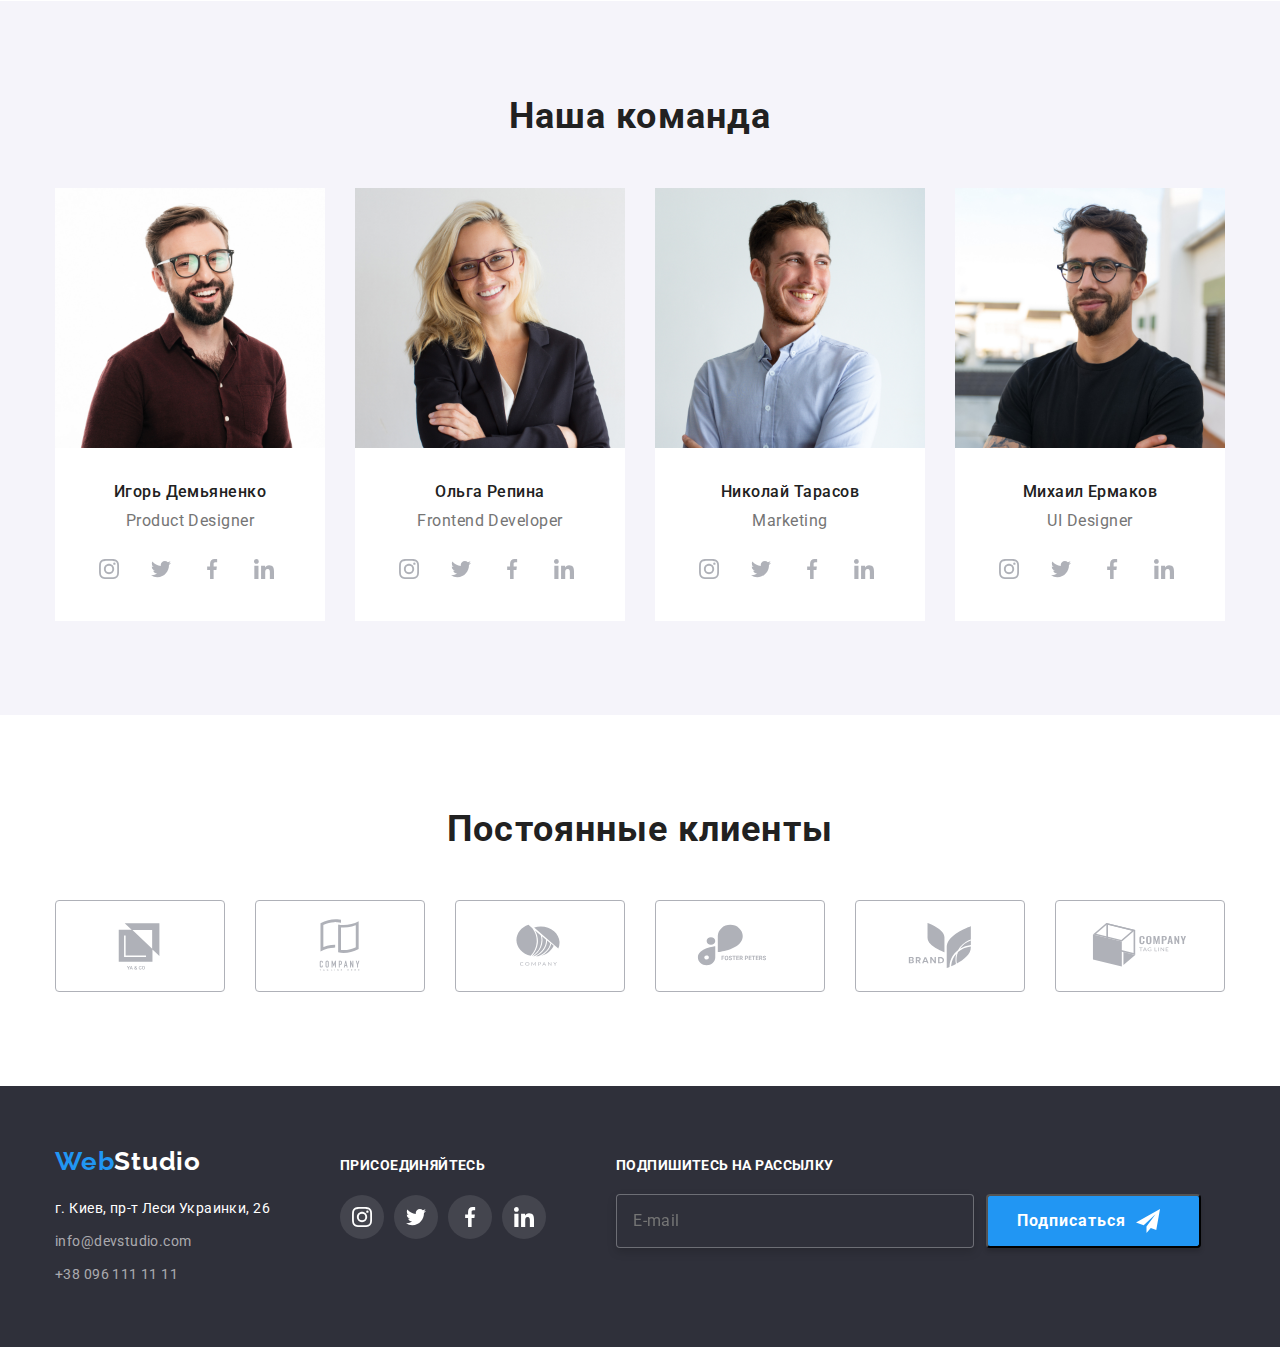
==== commit ad998569: "1" ====
--- a/index.html
+++ b/index.html
@@ -1,4 +1,4 @@
-<!DOCTYPE>
+<!DOCTYPE html>
 <html lang="en">
 
 <head>
@@ -64,63 +64,63 @@
                             </button>
 
                         </div>
-                        <form class="form-primery">
-                            <p class="title-form">Оставьте свои данные, мы вам перезвоним</p>
-                            <div class="form-field">
-
-                                <label class="label-focus" for="name">Имя</label>
-                                <input type="text" class="input_text" name="name" id="name">
-                                <svg class="icons_modal" width="18px" height="18px">
-                                    <use href="./images/icon.svg.svg#icon-Vector-2"></use>
+                        <form class="form-primery"></form>
+                        <p class="title-form">Оставьте свои данные, мы вам перезвоним</p>
+                        <div class="form-field">
+
+                            <label class="label-focus" for="name">Имя</label>
+                            <input type="text" class="input_text" name="name" id="name">
+                            <svg class="icons_modal" width="18px" height="18px">
+                                <use href="./images/icon.svg.svg#icon-Vector-2"></use>
+                            </svg>
+                        </div>
+
+                        <div class="form-field">
+                            <label class="label-focus" for="tel">Телефон</label>
+
+                            <input type="tel" class="input_text" name="tel" id="tel">
+                            <svg class="icons_modal" width=" 18px" height="18px">
+                                <use href="./images/icon.svg.svg#icon-Vector-3"></use>
+                            </svg>
+                        </div>
+
+                        <div class="form-field">
+                            <label class="label-focus" for="email">Почта</label>
+                            <input type="email" class="input_text" name="email" id="email">
+                            <svg class="icons_modal" width=" 18px" height="18px">
+                                <use href="./images/icon.svg.svg#icon-Vector-4"></use>
+                            </svg>
+
+                        </div>
+                        <div class="form-field">
+                            <label class="label-focus" for="comment">Комментарий</label>
+                            <textarea class="comment" name="comment" id="comment" rows="8"
+                                placeholder="Введите текст"></textarea>
+                        </div>
+
+                        <div class="topic-option">
+                            <label class="label_checkbox">
+
+                                <input class="checkbox_box" type="checkbox" name="topic" value="html">
+                                <svg class="checkbox-icon">
+                                    <use href="./images/icon check.svg">
+
+                                    </use>
                                 </svg>
-                            </div>
-
-                            <div class="form-field">
-                                <label class="label-focus" for="tel">Телефон</label>
-
-                                <input type="tel" class="input_text" name="tel" id="tel">
-                                <svg class="icons_modal" width=" 18px" height="18px">
-                                    <use href="./images/icon.svg.svg#icon-Vector-3"></use>
-                                </svg>
-                            </div>
-
-                            <div class="form-field">
-                                <label class="label-focus" for="email">Почта</label>
-                                <input type="email" class="input_text" name="email" id="email">
-                                <svg class="icons_modal" width=" 18px" height="18px">
-                                    <use href="./images/icon.svg.svg#icon-Vector-4"></use>
-                                </svg>
-
-                            </div>
-                            <div class="form-field">
-                                <label class="label-focus" for="comment">Комментарий</label>
-                                <textarea class="comment" name="comment" id="comment" rows="8"
-                                    placeholder="Введите текст"></textarea>
-                            </div>
-
-                            <div class="topic-option">
-                                <label class="label_checkbox">
-
-                                    <input class="checkbox_box" type="checkbox" name="topic" value="html">
-                                    <svg class="checkbox-icon">
-                                        <use href="./images/icon check.svg">
-
-                                        </use>
-                                    </svg>
-                                    <span class="icon_five">Соглашаюсь с рассылкой и принимаю &nbsp<a href=""
-                                            class="icon_six">Условия договора</a></span>
-
-                                </label>
-                                <button type="submit" class="btn-one">Отправить</button>
-                            </div>
+                                <span class="icon_five">Соглашаюсь с рассылкой и принимаю &nbsp;<a href=""
+                                        class="icon_six">Условия договора</a></span>
+
+                            </label>
+                            <button type="submit" class="btn-one">Отправить</button>
+                        </div>
                     </div>
-                    </form>
+
 
                 </div>
 
             </div>
 
-            </div>
+
 
 
 
@@ -388,7 +388,7 @@
                     </li>
                     <li class="item-partner">
                         <a class="our-partner">
-                            <svg width=170px heigt=92px class="frame-color">
+                            <svg width=170px class="frame-color">
                                 <use href="./images/icons.svg.svg#icon-Logo-3"></use>
                             </svg>
                         </a>
@@ -439,14 +439,14 @@
                 <ul class="link-icon">
                     <li class="link-footer">
                         <a class="badge">
-                            <svg width=20px heigt=20px>
+                            <svg width=20px>
                                 <use href="./images/icons.svg.svg#icon-Instagram"></use>
                             </svg>
                         </a>
                     </li>
                     <li class="link-footer">
                         <a class="badge">
-                            <svg width=20px heigt=20px>
+                            <svg width=20px>
                                 <use href="./images/icons.svg.svg#icon-Twitter">
                                 </use>
                             </svg>
@@ -454,7 +454,7 @@
                     </li>
                     <li class="link-footer">
                         <a class="badge">
-                            <svg width=20px heigt=20px>
+                            <svg width=20px>
                                 <use href="./images/icons.svg.svg#icon-Facebook">
                                 </use>
                             </svg>
@@ -462,7 +462,7 @@
                     </li>
                     <li class="link-footer">
                         <a class="badge">
-                            <svg width=20px heigt=20px>
+                            <svg width=20px>
                                 <use href="./images/icons.svg.svg#icon-LinkedIn"></use>
                             </svg>
                         </a>
@@ -473,7 +473,7 @@
             <div class="form">
                 <p class="text-form">Подпишитесь на рассылку</p>
                 <form class="form-speaker">
-                    <input type="email" name="email" id="email" class="Email" placeholder="E-mail">
+                    <input type="email" name="email" class="Email" placeholder="E-mail">
                     <button type="submit" class="btn-two">Подписаться
                         <svg width="24px" height="24px" class="footer-icon">
                             <use href="./images/icon.svg.svg#icon-icon-send"></use>
